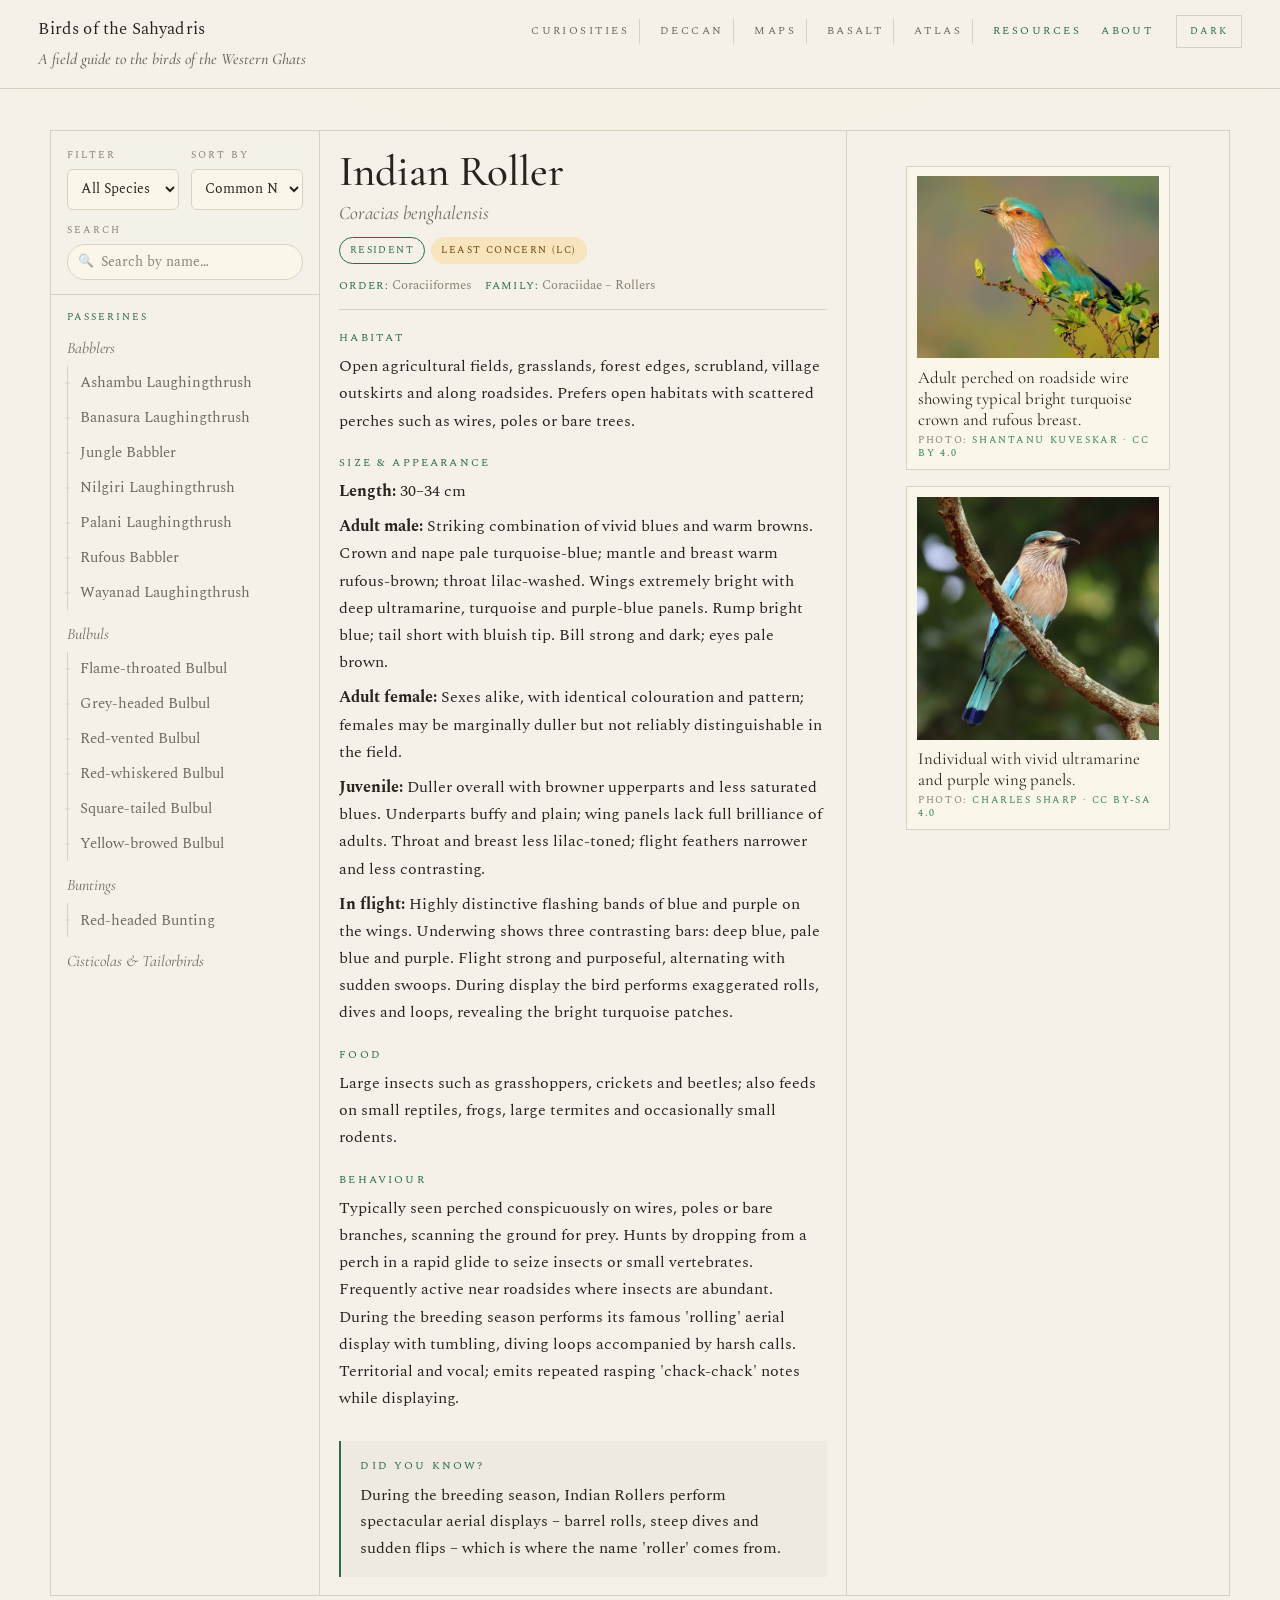
==== index.html @ afed19f8 "up" ====
<!DOCTYPE html>
<html lang="en" data-theme="dark">
  <head>
    <meta charset="UTF-8" />
    <title>Birds of the Sahyadris</title>
    <meta name="viewport" content="width=device-width, initial-scale=1" />
    <meta name="color-scheme" content="light dark" />
    <script>
      // Set theme before first paint to avoid a flash of the wrong theme.
      (function () {
        var theme = "light";
        try {
          var saved = window.localStorage.getItem("root-theme");
          if (saved === "light" || saved === "dark") theme = saved;
          else if (window.matchMedia && window.matchMedia("(prefers-color-scheme: dark)").matches) theme = "dark";
        } catch (e) {}
        document.documentElement.setAttribute("data-theme", theme);
      })();
    </script>
    <link rel="stylesheet" href="assets/css/main.css" />
  
<meta name="description" content="A searchable field guide to the birds of the Western Ghats, with species notes, classification, status, and photographs."><meta name="theme-color" content="#f5f1e8" media="(prefers-color-scheme: light)"><meta name="theme-color" content="#111311" media="(prefers-color-scheme: dark)"><link rel="manifest" href="sahyadri-birds.webmanifest"><link rel="icon" href="sahyadri-birds-icon-32.png" sizes="32x32" type="image/png"><link rel="icon" href="sahyadri-birds-icon-192.png" sizes="192x192" type="image/png"><link rel="apple-touch-icon" href="sahyadri-birds-icon-180.png"><meta name="apple-mobile-web-app-capable" content="yes"><meta name="apple-mobile-web-app-status-bar-style" content="black-translucent"><meta name="apple-mobile-web-app-title" content="Sahyadri Birds"><link rel="canonical" href="https://naniwadekar.com/sahyadri-birds/"><meta property="og:title" content="Birds of the Sahyadris"><meta name="twitter:card" content="summary_large_image"><meta property="og:site_name" content="Curiosities"><meta property="og:description" content="A searchable field guide to the birds of the Western Ghats, with species notes, classification, status, and photographs."><meta property="og:type" content="website"><meta property="og:url" content="https://naniwadekar.com/sahyadri-birds/"><meta property="og:image" content="https://naniwadekar.com/sahyadri-birds-icon-512.png">
</head>
  <body>
    <div class="site-shell">
      <header class="site-header">
        <div>
          <button class="site-title site-title-btn" data-tab="home" type="button">Birds of the Sahyadris</button>
          <div class="site-tagline">
            A field guide to the birds of the Western Ghats
          </div>
        </div>
        <div class="site-header-right">
          <nav class="site-tabs">
            <a class="site-tab-btn site-home-link" href="https://naniwadekar.com/">Curiosities</a>
            <a class="site-tab-btn site-home-link" href="https://naniwadekar.com/deccan/">Deccan</a>
            <a class="site-tab-btn site-home-link" href="https://naniwadekar.com/european-gaze/">Maps</a>
            <a class="site-tab-btn site-home-link" href="https://naniwadekar.com/basalt-and-laterite/">Basalt</a>
            <a class="site-tab-btn site-home-link" href="https://naniwadekar.com/atlas/">Atlas</a>
            <!-- Parked for now: the Sites tab (its content stays in the page and in sites.json).
            <button class="site-tab-btn" data-tab="sites">Sites</button>
            -->
            <button class="site-tab-btn" data-tab="resources">Resources</button>
            <button class="site-tab-btn" data-tab="about">About</button>
          </nav>
          <button
            id="theme-toggle"
            class="theme-toggle"
            type="button"
            aria-pressed="true"
          >
            Theme
          </button>
        </div>
      </header>

      <main class="site-main">
        <!-- Home / main field guide -->
        <section class="tab-content home-layout" data-tab-content="home">
          <aside id="sidebar" class="panel">
            <!-- Static header block to be preserved during rebuild -->
            <div class="sidebar-header-static">
              <!-- Filter and Sort Controls Block -->
              <div class="sidebar-filter-sort-block">
                <div class="sidebar-filter">
                  <label for="filter-select">Filter</label>
                  <select id="filter-select">
                    <option value="all">All Species</option>
                    <option value="endemic">Endemic Only</option>
                    <option value="with-photo">With Photo Only</option>
                    <!-- IUCN status options are injected from the data by app.js -->
                  </select>
                </div>
                <div class="sidebar-sort">
                  <label for="sort-select">Sort By</label>
                  <select id="sort-select">
                    <option value="common_name">Common Name</option>
                    <option value="scientific_name">Scientific Name</option>
                    <option value="status">Status (resident, visitor…)</option>
                  </select>
                </div>
              </div>
              <!-- END FILTER/SORT BLOCK -->

              <div class="sidebar-search">
                <div class="sidebar-search-label">Search</div>
                <div class="sidebar-search-input-wrap">
                  <span class="sidebar-search-icon">🔍</span>
                  <input
                    id="sidebar-search-input"
                    class="sidebar-search-input"
                    type="search"
                    placeholder="Search by name…"
                    autocomplete="off"
                  />
                </div>
              </div>
            </div>
          </aside>
          <section id="bird-info" class="panel"></section>
          <section id="bird-images" class="panel"></section>
        </section>

        <!-- About -->
        <section class="tab-content about-layout" data-tab-content="about">
          <div id="about-content"></div>
        </section>

        <!-- Sites -->
        <section class="tab-content sites-layout" data-tab-content="sites">
          <h2>Birding Sites in the Sahyadris</h2>
          <div id="sites-list"></div>
        </section>

        <!-- Resources -->
        <section
          class="tab-content resources-layout"
          data-tab-content="resources"
        >
          <div id="resources-list"></div>
        </section>
      </main>
    </div>

    <!-- Data and App Scripts -->
    <script src="assets/js/config.js"></script>
    <script src="assets/js/data-loader.js"></script>
    <script src="assets/js/app.js"></script>
  <script>
      if ("serviceWorker" in navigator) {
        window.addEventListener("load", function () {
          navigator.serviceWorker
            .register("sahyadri-birds-sw.js", { scope: "./" })
            .catch(function (error) {
              console.warn("Offline support was not installed:", error);
            });
        });
      }
    </script>
</body>
</html>
---- assets/css/main.css ----
@import url('https://fonts.googleapis.com/css2?family=Cormorant+Garamond:ital,wght@0,400;0,500;0,600;1,400;1,500&family=Spectral:ital,wght@0,300;0,400;0,500;1,400&display=swap');

/* =================================================================
   Birds of the Sahyadris – restyled to match the
   "Curiosities" home page and "The European Gaze" collection.
   Same type pairing (Cormorant Garamond + Spectral), same warm
   paper palette and hairline editorial grammar. Green is kept as
   the birds' signature accent (as assigned in the hub).
   Structure, class names and three-panel layout are unchanged so
   this is a drop-in replacement and app.js keeps working.
   ================================================================= */

/* ---------- THEME TOKENS ---------- */

:root,
:root[data-theme="light"] {
  --bg: #f5f1e8;
  --text: #27231e;
  --muted: #6f685d;
  --soft: #8a8170;
  --line: #d8d0c3;
  --hairline: rgba(60, 45, 25, 0.16);
  --panel: rgba(70, 50, 25, 0.04);
  --mat: #fbf6ea;
  --glow: #f7f1e3;
  --bar: rgba(245, 241, 232, 0.82);

  --accent: #2c6e49;
  --accent-bright: #35855a;
  --accent-soft: #dbe7dd;
  --link-hover: #1d4d33;

  --shadow-soft: 0 14px 40px rgba(40, 60, 40, 0.10);
  --shadow-small: 0 4px 18px rgba(40, 50, 30, 0.10);

  --warm: #f8e4bd;
  --warm-ink: #6a4405;

  --radius: 6px;
  --radius-chip: 999px;

  --font-display: "Cormorant Garamond", "Adobe Garamond Pro", Garamond, "Georgia", serif;
  --font-body: "Spectral", Georgia, "Times New Roman", serif;
  --font-ui: "Spectral", Georgia, serif;

  --transition-fast: 150ms ease-out;
  --transition-med: 220ms ease-out;

  --measure: 38em;
}

:root[data-theme="dark"] {
  --bg: #111311;
  --text: #ece7dd;
  --muted: #aaa397;
  --soft: #8f897d;
  --line: #353934;
  --hairline: rgba(233, 227, 214, 0.13);
  --panel: rgba(255, 250, 240, 0.035);
  --mat: #0b0d0b;
  --glow: #181a18;
  --bar: rgba(17, 19, 17, 0.74);

  --accent: #83bc99;
  --accent-bright: #9ad8b0;
  --accent-soft: #1f3a2a;
  --link-hover: #b6e6c8;

  --shadow-soft: 0 16px 40px rgba(0, 0, 0, 0.6);
  --shadow-small: 0 4px 18px rgba(0, 0, 0, 0.5);

  --warm: #6b4a0b;
  --warm-ink: #fcefd4;
}

/* ---------- RESET ---------- */

*,
*::before,
*::after {
  box-sizing: border-box;
}

html,
body {
  margin: 0;
  padding: 0;
}

html {
  scroll-behavior: smooth;
}

body {
  min-height: 100vh;
  font-family: var(--font-body);
  font-size: 1.05rem;
  line-height: 1.7;
  color: var(--text);
  background: var(--bg);
  background-image: radial-gradient(120% 80% at 50% -10%, var(--glow) 0%, var(--bg) 58%);
  background-attachment: fixed;
  -webkit-font-smoothing: antialiased;
  transition: background-color 0.4s ease, color 0.4s ease;
}

a {
  color: var(--accent-bright);
  text-decoration: none;
}

a:hover {
  color: var(--link-hover);
}

img {
  display: block;
}

/* ---------- PAGE SHELL ---------- */

.site-shell {
  display: flex;
  flex-direction: column;
  min-height: 100vh;
}

/* ---------- MASTHEAD ---------- */

.site-header {
  position: sticky;
  top: 0;
  z-index: 20;
  display: flex;
  align-items: baseline;
  justify-content: space-between;
  gap: 1.25rem;
  padding: 0.95rem clamp(1rem, 4vw, 2.4rem);
  background: var(--bar);
  backdrop-filter: blur(8px);
  border-bottom: 1px solid var(--line);
}

.site-title {
  font-family: var(--font-display);
  font-size: 1.55rem;
  font-weight: 600;
  letter-spacing: 0.01em;
  line-height: 1.1;
  color: var(--text);
}

.site-tagline {
  margin-top: 0.1rem;
  font-family: var(--font-display);
  font-style: italic;
  font-weight: 500;
  font-size: 1rem;
  color: var(--muted);
}

.site-header-right {
  display: flex;
  align-items: center;
  gap: 0.4rem 1.4rem;
}

.site-tabs {
  display: flex;
  align-items: center;
  gap: 1.25rem;
}

.site-tab-btn {
  border: 0;
  background: none;
  padding: 0.15rem 0;
  font-family: var(--font-ui);
  font-size: 0.7rem;
  font-weight: 400;
  letter-spacing: 0.22em;
  text-transform: uppercase;
  color: var(--accent);
  cursor: pointer;
  border-bottom: 1px solid transparent;
  transition: color var(--transition-fast), border-color var(--transition-fast);
}

.site-tab-btn:hover {
  color: var(--accent-bright);
}

.site-home-link {
  text-decoration: none;
  color: var(--muted);
  padding-right: 0.6rem;
  border-right: 1px solid var(--line);
}

.site-tab-btn.active {
  color: var(--text);
  border-bottom-color: var(--accent);
}

.site-tab-btn:focus-visible {
  outline: 2px solid var(--accent);
  outline-offset: 4px;
}

/* Theme toggle – bordered uppercase, matching the collection */

.theme-toggle {
  border: 1px solid var(--line);
  background: none;
  color: var(--accent);
  font-family: var(--font-ui);
  font-size: 0.64rem;
  letter-spacing: 0.2em;
  text-transform: uppercase;
  padding: 0.45rem 0.8rem;
  cursor: pointer;
  transition: border-color var(--transition-fast), color var(--transition-fast);
}

.theme-toggle:hover {
  border-color: var(--accent);
  color: var(--accent-bright);
}

.theme-toggle:focus-visible {
  outline: 2px solid var(--accent);
  outline-offset: 3px;
}

/* ---------- MAIN ---------- */

.site-main {
  flex: 1;
  width: min(100% - 2rem, 1180px);
  margin: 0 auto;
  padding: clamp(1.4rem, 4vw, 2.6rem) 0 4rem;
}

.tab-content {
  width: 100%;
}

/* Editorial heading used by the Sites tab (and any tab <h2>) */

.tab-content > h2 {
  font-family: var(--font-display);
  font-weight: 500;
  font-size: clamp(1.9rem, 4vw, 2.8rem);
  line-height: 1.1;
  margin: 0 0 0.4rem;
  color: var(--text);
}

.tab-content > h2::after {
  content: "";
  display: block;
  width: 64px;
  height: 1px;
  margin-top: 1rem;
  background: var(--accent);
}

/* ---------- HOME / THREE-PANEL LAYOUT ---------- */

.home-layout {
  display: grid;
  grid-template-columns: 268px minmax(0, 2.2fr) minmax(0, 1.6fr);
  gap: 0;
  border: 1px solid var(--line);
  background: var(--bg);
}

.panel {
  background: transparent;
  padding: 1.1rem 1.2rem;
  overflow-y: auto;
}

.home-layout .panel + .panel {
  border-left: 1px solid var(--line);
}

/* ---------- SIDEBAR ---------- */

#sidebar {
  font-family: var(--font-ui);
  font-size: 0.92rem;
  padding: 0;
  overflow-y: auto;
  max-height: calc(100vh - 64px);
}

.sidebar-header-static {
  position: sticky;
  top: 0;
  z-index: 10;
  padding: 1rem 1rem 0.7rem;
  background: var(--bar);
  backdrop-filter: blur(6px);
  border-bottom: 1px solid var(--line);
}

.sidebar-filter-sort-block {
  display: flex;
  gap: 0.75rem;
  margin-bottom: 0.8rem;
}

.sidebar-filter,
.sidebar-sort {
  flex: 1;
  display: flex;
  flex-direction: column;
}

.sidebar-filter label,
.sidebar-sort label,
.sidebar-search-label {
  font-family: var(--font-ui);
  font-size: 0.62rem;
  letter-spacing: 0.2em;
  text-transform: uppercase;
  color: var(--soft);
  margin-bottom: 0.3rem;
}

#filter-select,
#sort-select {
  width: 100%;
  padding: 0.45rem 0.55rem;
  border: 1px solid var(--line);
  border-radius: var(--radius);
  background: var(--mat);
  color: var(--text);
  font-family: var(--font-ui);
  font-size: 0.9rem;
}

#filter-select option[disabled] {
  font-weight: 600;
  color: var(--soft);
}

.sidebar-search {
  margin-bottom: 0.2rem;
}

.sidebar-search-input-wrap {
  display: flex;
  align-items: center;
  gap: 0.35rem;
  padding: 0.3rem 0.6rem;
  border: 1px solid var(--line);
  border-radius: var(--radius-chip);
  background: var(--mat);
}

.sidebar-search-icon {
  font-size: 0.8rem;
  opacity: 0.55;
}

.sidebar-search-input {
  flex: 1;
  border: 0;
  outline: none;
  background: transparent;
  font-family: var(--font-ui);
  font-size: 0.88rem;
  color: var(--text);
}

.sidebar-search-input::placeholder {
  color: var(--soft);
}

/* Groups / families / species */

.sidebar-group {
  padding: 0.9rem 1rem 0.4rem;
  border-bottom: 1px solid var(--hairline);
}

.sidebar-group:last-of-type {
  border-bottom: none;
}

.sidebar-group-header {
  font-family: var(--font-ui);
  font-size: 0.64rem;
  font-weight: 400;
  letter-spacing: 0.2em;
  text-transform: uppercase;
  color: var(--accent);
  margin-bottom: 0.5rem;
}

.sidebar-family {
  margin-bottom: 0.7rem;
}

.sidebar-family-header {
  font-family: var(--font-display);
  font-style: italic;
  font-size: 1rem;
  color: var(--muted);
  margin-bottom: 0.25rem;
}

.sidebar-species-list {
  list-style: none;
  margin: 0;
  padding-left: 0;
  border-left: 1px solid var(--line);
}

.sidebar-species-item {
  display: block;
  width: 100%;
  text-align: left;
  border: 0;
  background: none;
  font: inherit;
  font-size: 0.92rem;
  color: var(--muted);
  padding: 0.28rem 0.5rem 0.28rem 0.75rem;
  margin: 1px 0;
  cursor: pointer;
  position: relative;
  transition: color var(--transition-fast), background var(--transition-fast);
}

.sidebar-species-item::before {
  content: "";
  position: absolute;
  left: -3px;
  top: 50%;
  width: 5px;
  height: 1px;
  background: var(--line);
  transform: translateY(-50%);
}

.sidebar-species-item:hover {
  color: var(--text);
  background: var(--panel);
}

.sidebar-species-item.active {
  color: var(--accent-bright);
  font-weight: 500;
}

.sidebar-species-item.active::before {
  width: 12px;
  background: var(--accent);
}

.sidebar-species-item:focus-visible {
  outline: 2px solid var(--accent);
  outline-offset: 1px;
}

/* ---------- BIRD INFO PANEL ---------- */

#bird-info {
  font-family: var(--font-body);
}

.bird-header {
  padding-bottom: 0.8rem;
  margin-bottom: 1rem;
  border-bottom: 1px solid var(--line);
}

.bird-common-name {
  margin: 0;
  font-family: var(--font-display);
  font-weight: 500;
  font-size: clamp(2rem, 4vw, 2.7rem);
  line-height: 1.05;
  color: var(--text);
}

.bird-scientific-name {
  margin: 0.15rem 0 0.5rem;
  font-family: var(--font-display);
  font-style: italic;
  font-size: 1.2rem;
  font-weight: 400;
  color: var(--muted);
}

.bird-badges {
  display: flex;
  flex-wrap: wrap;
  gap: 0.4rem;
  margin-top: 0.4rem;
}

.badge {
  font-family: var(--font-ui);
  font-size: 0.62rem;
  letter-spacing: 0.14em;
  text-transform: uppercase;
  padding: 0.25rem 0.6rem;
  border-radius: var(--radius-chip);
  border: 1px solid var(--line);
  background: transparent;
  color: var(--muted);
  white-space: nowrap;
}

.badge-endemic {
  border-color: var(--accent);
  color: var(--accent-bright);
}

.badge-status {
  border-color: var(--accent);
  color: var(--accent);
}

.badge-iucn {
  background: var(--warm);
  border-color: transparent;
  color: var(--warm-ink);
}

.bird-classification {
  margin-top: 0.6rem;
  display: flex;
  flex-wrap: wrap;
  gap: 0.8rem;
  font-family: var(--font-ui);
  font-size: 0.82rem;
  color: var(--soft);
}

.bird-classification .label {
  font-weight: 400;
  letter-spacing: 0.12em;
  text-transform: uppercase;
  font-size: 0.66rem;
  color: var(--accent);
}

.bird-section {
  margin-top: 1.2rem;
}

.bird-section h3 {
  margin: 0 0 0.35rem;
  font-family: var(--font-ui);
  font-size: 0.68rem;
  font-weight: 400;
  letter-spacing: 0.2em;
  text-transform: uppercase;
  color: var(--accent);
}

.bird-section p {
  margin: 0 0 0.5rem;
  font-size: 1rem;
  line-height: 1.7;
  max-width: var(--measure);
}

/* ---------- IMAGE PANEL ---------- */

#bird-images {
  font-family: var(--font-ui);
}

.bird-main-image {
  background: var(--mat);
  border: 1px solid var(--line);
  padding: 0.6rem;
  margin-bottom: 0.9rem;
}

.bird-main-image img {
  max-width: 100%;
  height: auto;
  margin: 0 auto;
  box-shadow: 0 4px 28px var(--shadow-small);
}

.image-caption {
  padding: 0.55rem 0.1rem 0;
  background: transparent;
  font-family: var(--font-display);
  font-size: 1.05rem;
  color: var(--text);
  line-height: 1.25;
}

.image-credit {
  display: block;
  margin-top: 0.25rem;
  font-family: var(--font-ui);
  font-size: 0.62rem;
  letter-spacing: 0.16em;
  text-transform: uppercase;
  font-style: normal;
  color: var(--soft);
}

.bird-thumbnails {
  display: grid;
  grid-template-columns: repeat(auto-fill, minmax(120px, 1fr));
  gap: 0.8rem;
  margin-top: 1rem;
}

.bird-thumbnail {
  background: var(--mat);
  border: 1px solid var(--line);
  padding: 0.4rem;
  transition: border-color var(--transition-fast), transform var(--transition-fast);
}

.bird-thumbnail:hover {
  border-color: var(--accent);
  transform: translateY(-2px);
}

.bird-thumbnail img {
  width: 100%;
  height: auto;
}

.image-caption-thumb {
  padding: 0.35rem 0.1rem 0;
  background: transparent;
  font-family: var(--font-ui);
  font-size: 0.64rem;
  letter-spacing: 0.04em;
  color: var(--soft);
  display: -webkit-box;
  -webkit-line-clamp: 2;
  -webkit-box-orient: vertical;
  overflow: hidden;
}

.image-placeholder {
  display: flex;
  flex-direction: column;
  align-items: center;
  justify-content: center;
  gap: 0.7rem;
  text-align: center;
  min-height: 240px;
  padding: 2rem 1.4rem;
  border: 1px solid var(--line);
  background: var(--mat);
  color: var(--muted);
  font-family: var(--font-display);
  font-style: italic;
  font-size: 1.05rem;
}

.image-placeholder svg {
  width: 50px;
  height: 50px;
  opacity: 0.45;
  color: var(--accent);
}

.image-placeholder p {
  margin: 0;
  max-width: 26ch;
}

/* ---------- "DID YOU KNOW" BOX ---------- */

.dyk-box {
  margin-top: 1.8rem;
  padding: 1rem 1.2rem;
  background: var(--panel);
  border-left: 2px solid var(--accent);
}

.dyk-box h3 {
  margin: 0 0 0.4rem;
  font-family: var(--font-ui);
  font-size: 0.68rem;
  font-weight: 400;
  letter-spacing: 0.2em;
  text-transform: uppercase;
  color: var(--accent);
}

.dyk-box p {
  margin: 0;
  font-family: var(--font-body);
  font-size: 1rem;
  line-height: 1.65;
  color: var(--text);
}

/* ---------- ABOUT / SITES / RESOURCES ---------- */

.about-layout,
.resources-layout,
.contact-layout {
  display: flex;
  flex-direction: column;
}

/* About – editorial prose */

#about-content {
  max-width: var(--measure);
  margin: 0 auto;
  font-family: var(--font-body);
  font-size: 1.08rem;
  line-height: 1.75;
  color: var(--text);
}

#about-content h1 {
  font-family: var(--font-display);
  font-weight: 500;
  font-size: clamp(2.2rem, 5vw, 3.2rem);
  line-height: 1.05;
  margin: 0 0 0.6rem;
}

#about-content h2 {
  font-family: var(--font-display);
  font-weight: 500;
  font-size: clamp(1.5rem, 3vw, 2rem);
  line-height: 1.1;
  margin: 2rem 0 0.5rem;
  color: var(--text);
}

#about-content p {
  margin: 0 0 1rem;
}

#about-content ul {
  margin: 0 0 1.1rem;
  padding-left: 1.1em;
}

#about-content li {
  margin: 0.35em 0;
}

#about-content strong {
  font-weight: 500;
  color: var(--text);
}

#about-content em {
  color: var(--muted);
}

/* Sites & Resources – ruled list rows (room-row grammar) */

#sites-list,
#resources-list {
  max-width: 820px;
  margin: 0 auto;
  border-top: 1px solid var(--line);
}

.site-entry,
.resource-item {
  padding: 1.5rem 0.3rem;
  border-bottom: 1px solid var(--line);
  background: transparent;
  border-radius: 0;
  box-shadow: none;
  transition: background var(--transition-fast);
}

.site-entry:hover,
.resource-item:hover {
  background: var(--panel);
}

.site-entry h2,
.resource-item h3 {
  margin: 0 0 0.3rem;
  font-family: var(--font-display);
  font-weight: 500;
  font-size: 1.6rem;
  line-height: 1.1;
  letter-spacing: 0;
  color: var(--text);
}

.site-location {
  margin: 0 0 0.5rem;
  font-family: var(--font-ui);
  font-size: 0.66rem;
  letter-spacing: 0.18em;
  text-transform: uppercase;
  color: var(--soft);
}

.site-notes,
.resource-item p {
  margin: 0;
  font-family: var(--font-body);
  font-size: 0.98rem;
  line-height: 1.6;
  color: var(--muted);
  max-width: 52em;
}

.site-stay h3 {
  margin: 0.9rem 0 0.3rem;
  font-family: var(--font-ui);
  font-size: 0.64rem;
  font-weight: 400;
  letter-spacing: 0.2em;
  text-transform: uppercase;
  color: var(--accent);
}

.site-stay ul {
  margin: 0;
  padding-left: 1.1rem;
}

.site-stay li {
  margin-bottom: 0.3rem;
  color: var(--muted);
}

/* ---------- CONTACT ---------- */

#contact-note {
  max-width: var(--measure);
  margin: 0 auto 1rem;
  font-family: var(--font-body);
  font-size: 1rem;
  line-height: 1.65;
  color: var(--text);
}

#contact-form {
  max-width: 480px;
  margin: 0 auto;
  padding: 1.2rem;
  background: var(--panel);
  border: 1px solid var(--line);
}

.form-row {
  margin-bottom: 0.8rem;
}

.form-row label {
  display: block;
  margin-bottom: 0.25rem;
  font-family: var(--font-ui);
  font-size: 0.64rem;
  letter-spacing: 0.16em;
  text-transform: uppercase;
  color: var(--soft);
}

.form-row input,
.form-row textarea {
  width: 100%;
  padding: 0.5rem 0.55rem;
  border: 1px solid var(--line);
  border-radius: var(--radius);
  background: var(--mat);
  color: var(--text);
  font-family: var(--font-ui);
  font-size: 0.92rem;
  transition: border-color var(--transition-fast), box-shadow var(--transition-fast);
}

.form-row textarea {
  min-height: 120px;
  resize: vertical;
}

.form-row input:focus,
.form-row textarea:focus {
  outline: none;
  border-color: var(--accent);
  box-shadow: 0 0 0 2px var(--accent-soft);
}

button.btn {
  border: 1px solid var(--accent);
  border-radius: var(--radius-chip);
  padding: 0.5rem 1.4rem;
  font-family: var(--font-ui);
  font-size: 0.68rem;
  letter-spacing: 0.18em;
  text-transform: uppercase;
  color: var(--accent);
  background: transparent;
  cursor: pointer;
  transition: background var(--transition-fast), color var(--transition-fast);
}

button.btn:hover {
  background: var(--accent);
  color: var(--bg);
}

/* ---------- SCROLLBARS ---------- */

.panel::-webkit-scrollbar,
.resources-layout::-webkit-scrollbar,
.about-layout::-webkit-scrollbar,
.contact-layout::-webkit-scrollbar {
  width: 8px;
}

.panel::-webkit-scrollbar-track {
  background: transparent;
}

.panel::-webkit-scrollbar-thumb {
  background: var(--line);
  border-radius: 999px;
}

/* ---------- RESPONSIVE ---------- */

@media (max-width: 1024px) {
  .home-layout {
    grid-template-columns: 230px minmax(0, 2fr) minmax(0, 1.6fr);
  }
}

@media (max-width: 820px) {
  .site-header {
    flex-wrap: wrap;
    align-items: center;
    gap: 0.55rem 1rem;
  }

  .site-header > div:first-child {
    flex: 1 1 100%;
  }

  .site-header-right {
    flex: 1 1 100%;
    flex-wrap: wrap;
    justify-content: space-between;
    row-gap: 0.5rem;
  }

  .site-tabs {
    gap: 1rem;
  }

  .home-layout {
    grid-template-columns: minmax(0, 1fr);
  }

  .home-layout .panel + .panel {
    border-left: none;
    border-top: 1px solid var(--line);
  }

  #sidebar {
    max-height: 42vh;
  }

  .sidebar-header-static {
    position: static;
  }
}

@media (max-width: 768px) {
  .sidebar-filter-sort-block {
    flex-direction: column;
    gap: 0.6rem;
  }
}

@media (max-width: 520px) {
  body {
    font-size: 1rem;
  }

  .site-header {
    padding-inline: 1rem;
  }

  .site-tab-btn {
    font-size: 0.66rem;
    letter-spacing: 0.16em;
  }

  .site-entry h2,
  .resource-item h3 {
    font-size: 1.4rem;
  }
}

@media (prefers-reduced-motion: reduce) {
  * {
    transition: none !important;
    scroll-behavior: auto !important;
  }
}

/* The site title doubles as the Home tab. */
.site-title-btn {
  background: none;
  border: 0;
  padding: 0;
  margin: 0;
  cursor: pointer;
  text-align: left;
  font: inherit;
}
.site-title-btn:hover { text-decoration: underline; text-underline-offset: 0.15em; }
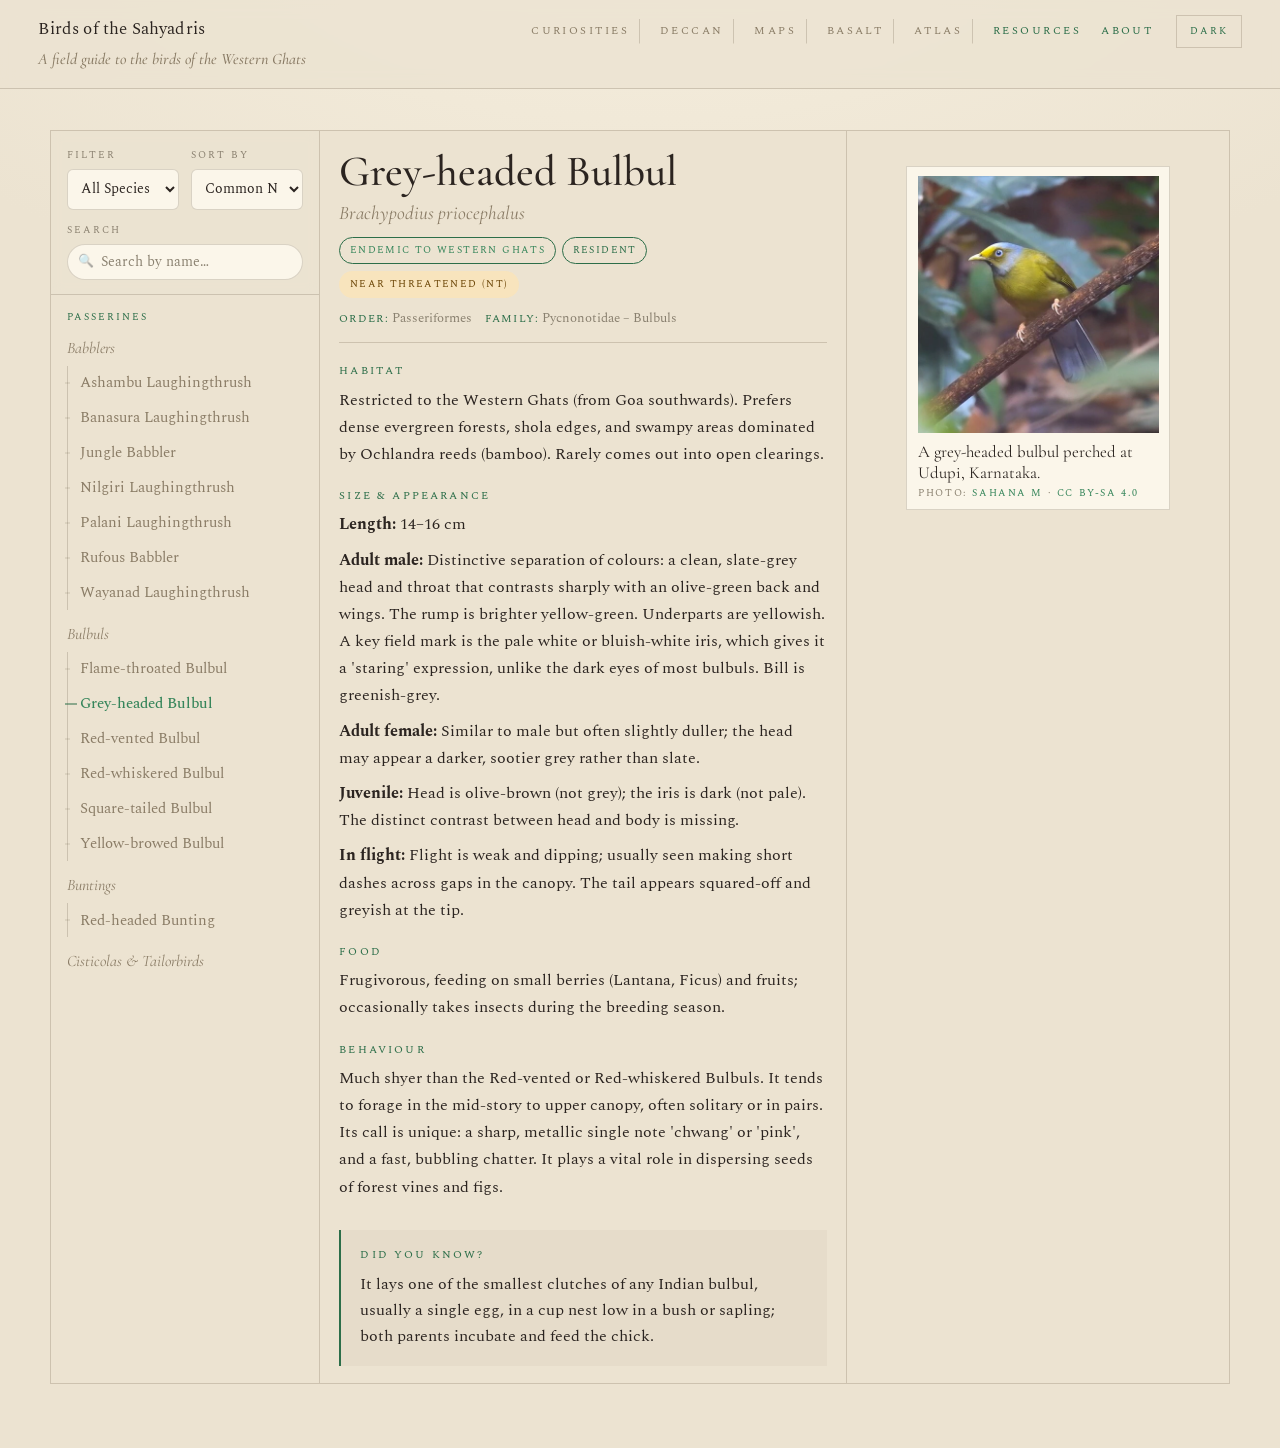
==== commit 50c71a19: "up" ====
--- a/index.html
+++ b/index.html
@@ -19,7 +19,7 @@
     </script>
     <link rel="stylesheet" href="assets/css/main.css" />
   
-<meta name="description" content="A searchable field guide to the birds of the Western Ghats, with species notes, classification, status, and photographs."><meta name="theme-color" content="#f5f1e8" media="(prefers-color-scheme: light)"><meta name="theme-color" content="#111311" media="(prefers-color-scheme: dark)"><link rel="manifest" href="sahyadri-birds.webmanifest"><link rel="icon" href="sahyadri-birds-icon-32.png" sizes="32x32" type="image/png"><link rel="icon" href="sahyadri-birds-icon-192.png" sizes="192x192" type="image/png"><link rel="apple-touch-icon" href="sahyadri-birds-icon-180.png"><meta name="apple-mobile-web-app-capable" content="yes"><meta name="apple-mobile-web-app-status-bar-style" content="black-translucent"><meta name="apple-mobile-web-app-title" content="Sahyadri Birds"><link rel="canonical" href="https://naniwadekar.com/sahyadri-birds/"><meta property="og:title" content="Birds of the Sahyadris"><meta name="twitter:card" content="summary_large_image"><meta property="og:site_name" content="Curiosities"><meta property="og:description" content="A searchable field guide to the birds of the Western Ghats, with species notes, classification, status, and photographs."><meta property="og:type" content="website"><meta property="og:url" content="https://naniwadekar.com/sahyadri-birds/"><meta property="og:image" content="https://naniwadekar.com/sahyadri-birds-icon-512.png">
+<meta name="description" content="A searchable field guide to the birds of the Western Ghats, with species notes, classification, status, and photographs."><meta name="theme-color" content="#ece3d1" media="(prefers-color-scheme: light)"><meta name="theme-color" content="#0d0d0f" media="(prefers-color-scheme: dark)"><link rel="manifest" href="sahyadri-birds.webmanifest"><link rel="icon" href="sahyadri-birds-icon-32.png" sizes="32x32" type="image/png"><link rel="icon" href="sahyadri-birds-icon-192.png" sizes="192x192" type="image/png"><link rel="apple-touch-icon" href="sahyadri-birds-icon-180.png"><meta name="apple-mobile-web-app-capable" content="yes"><meta name="apple-mobile-web-app-status-bar-style" content="black-translucent"><meta name="apple-mobile-web-app-title" content="Sahyadri Birds"><link rel="canonical" href="https://naniwadekar.com/sahyadri-birds/"><meta property="og:title" content="Birds of the Sahyadris"><meta name="twitter:card" content="summary_large_image"><meta property="og:site_name" content="Curiosities"><meta property="og:description" content="A searchable field guide to the birds of the Western Ghats, with species notes, classification, status, and photographs."><meta property="og:type" content="website"><meta property="og:url" content="https://naniwadekar.com/sahyadri-birds/"><meta property="og:image" content="https://naniwadekar.com/sahyadri-birds-icon-512.png">
 </head>
   <body>
     <div class="site-shell">
--- a/assets/css/main.css
+++ b/assets/css/main.css
@@ -14,16 +14,16 @@
 
 :root,
 :root[data-theme="light"] {
-  --bg: #f5f1e8;
-  --text: #27231e;
-  --muted: #6f685d;
+  --bg: #ece3d1;
+  --text: #2b2420;
+  --muted: #8a7c66;
   --soft: #8a8170;
-  --line: #d8d0c3;
+  --line: rgba(60, 45, 25, 0.18);
   --hairline: rgba(60, 45, 25, 0.16);
   --panel: rgba(70, 50, 25, 0.04);
   --mat: #fbf6ea;
-  --glow: #f7f1e3;
-  --bar: rgba(245, 241, 232, 0.82);
+  --glow: #f6efdf;
+  --bar: rgba(236, 227, 209, 0.8);
 
   --accent: #2c6e49;
   --accent-bright: #35855a;
@@ -50,16 +50,16 @@
 }
 
 :root[data-theme="dark"] {
-  --bg: #111311;
-  --text: #ece7dd;
-  --muted: #aaa397;
+  --bg: #0d0d0f;
+  --text: #e9e3d6;
+  --muted: #938b7b;
   --soft: #8f897d;
-  --line: #353934;
+  --line: rgba(233, 227, 214, 0.14);
   --hairline: rgba(233, 227, 214, 0.13);
   --panel: rgba(255, 250, 240, 0.035);
-  --mat: #0b0d0b;
-  --glow: #181a18;
-  --bar: rgba(17, 19, 17, 0.74);
+  --mat: #000;
+  --glow: #1a1a1e;
+  --bar: rgba(13, 13, 15, 0.72);
 
   --accent: #83bc99;
   --accent-bright: #9ad8b0;
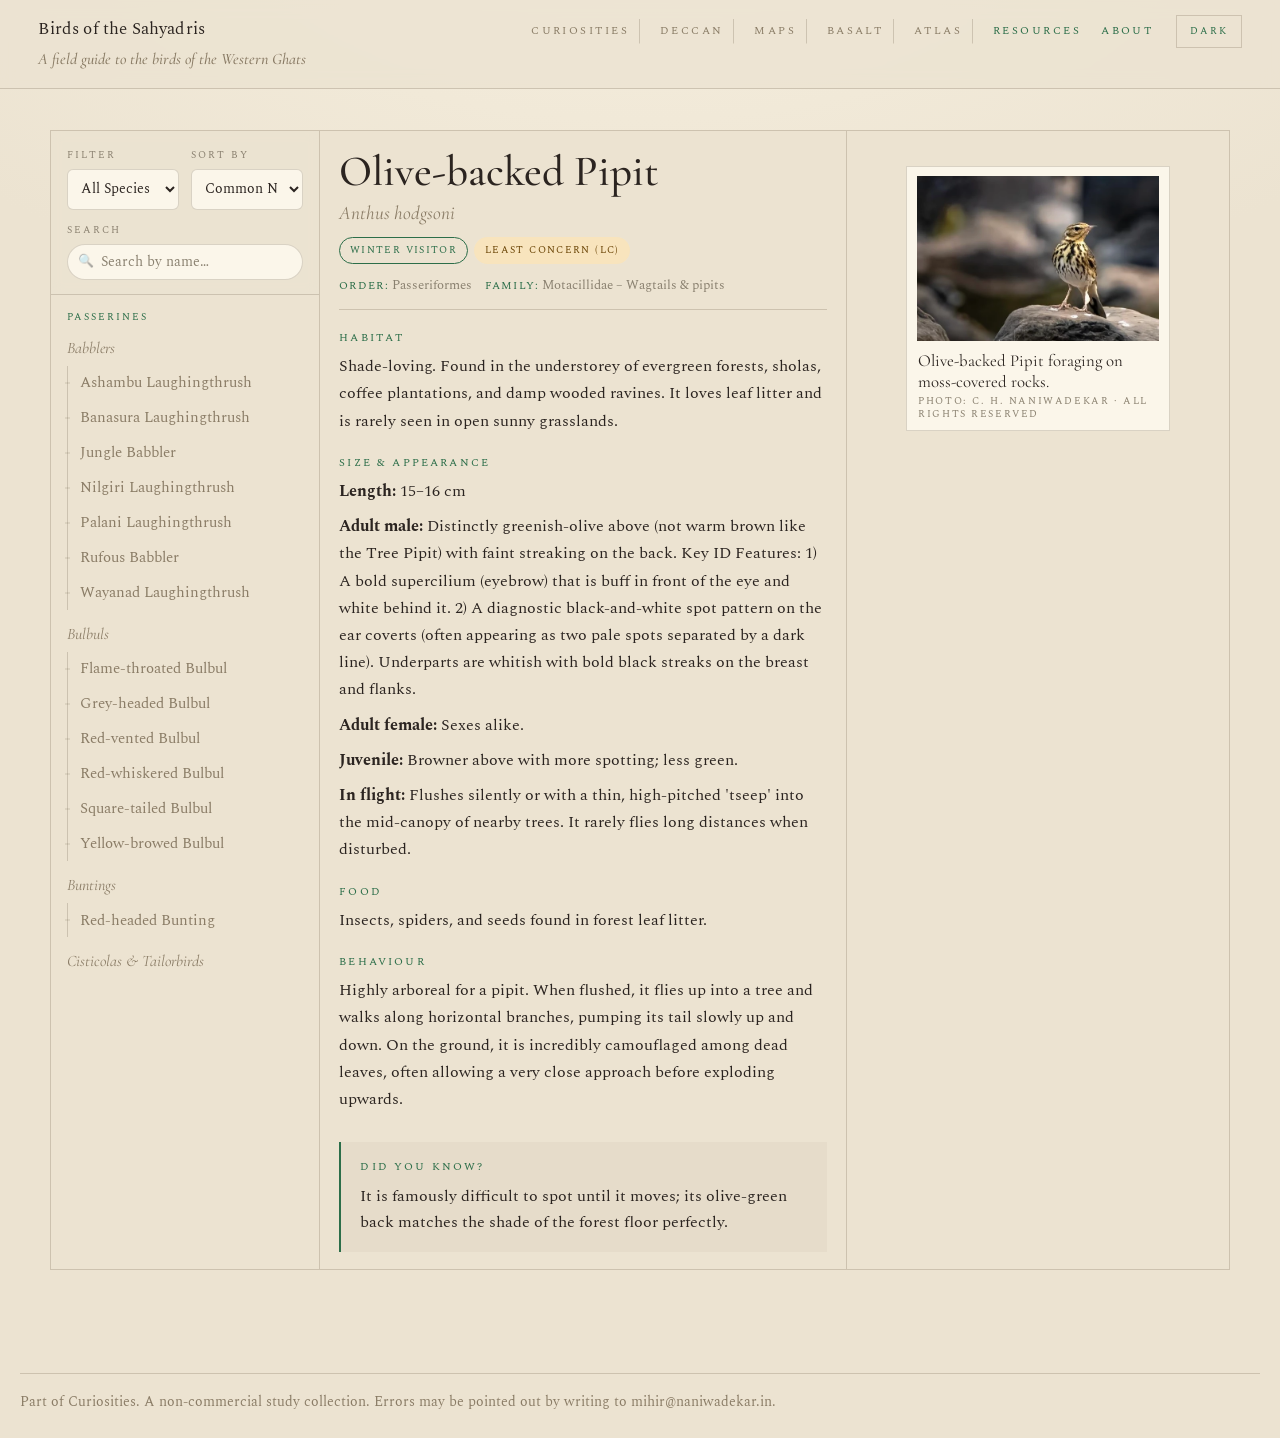
==== commit 1eb3d220: "up" ====
--- a/index.html
+++ b/index.html
@@ -120,6 +120,8 @@
           <div id="resources-list"></div>
         </section>
       </main>
+      <footer class="site-foot">Part of <a href="https://naniwadekar.com/">Curiosities</a>. A non-commercial study collection. Errors may be pointed out by writing to <a class="mail" href="#" data-u="mihir" data-d="naniwadekar.in">mihir [at] naniwadekar [dot] in</a>.</footer>
+      <script>(function(){var l=document.querySelectorAll("a.mail");for(var i=0;i<l.length;i++){var a=l[i],m=a.getAttribute("data-u")+"@"+a.getAttribute("data-d");a.href="mailto:"+m;a.textContent=m;}})();</script>
     </div>
 
     <!-- Data and App Scripts -->
--- a/assets/css/main.css
+++ b/assets/css/main.css
@@ -1025,3 +1025,14 @@
   font: inherit;
 }
 .site-title-btn:hover { text-decoration: underline; text-underline-offset: 0.15em; }
+
+/* Site footer, identical across Curiosities. */
+.site-foot {
+  margin: 2.4rem 1.25rem 1.5rem;
+  padding-top: 1rem;
+  border-top: 1px solid var(--line);
+  font-size: 0.9rem;
+  color: var(--muted);
+}
+.site-foot a { color: inherit; text-decoration: none; }
+.site-foot a:hover { text-decoration: underline; }
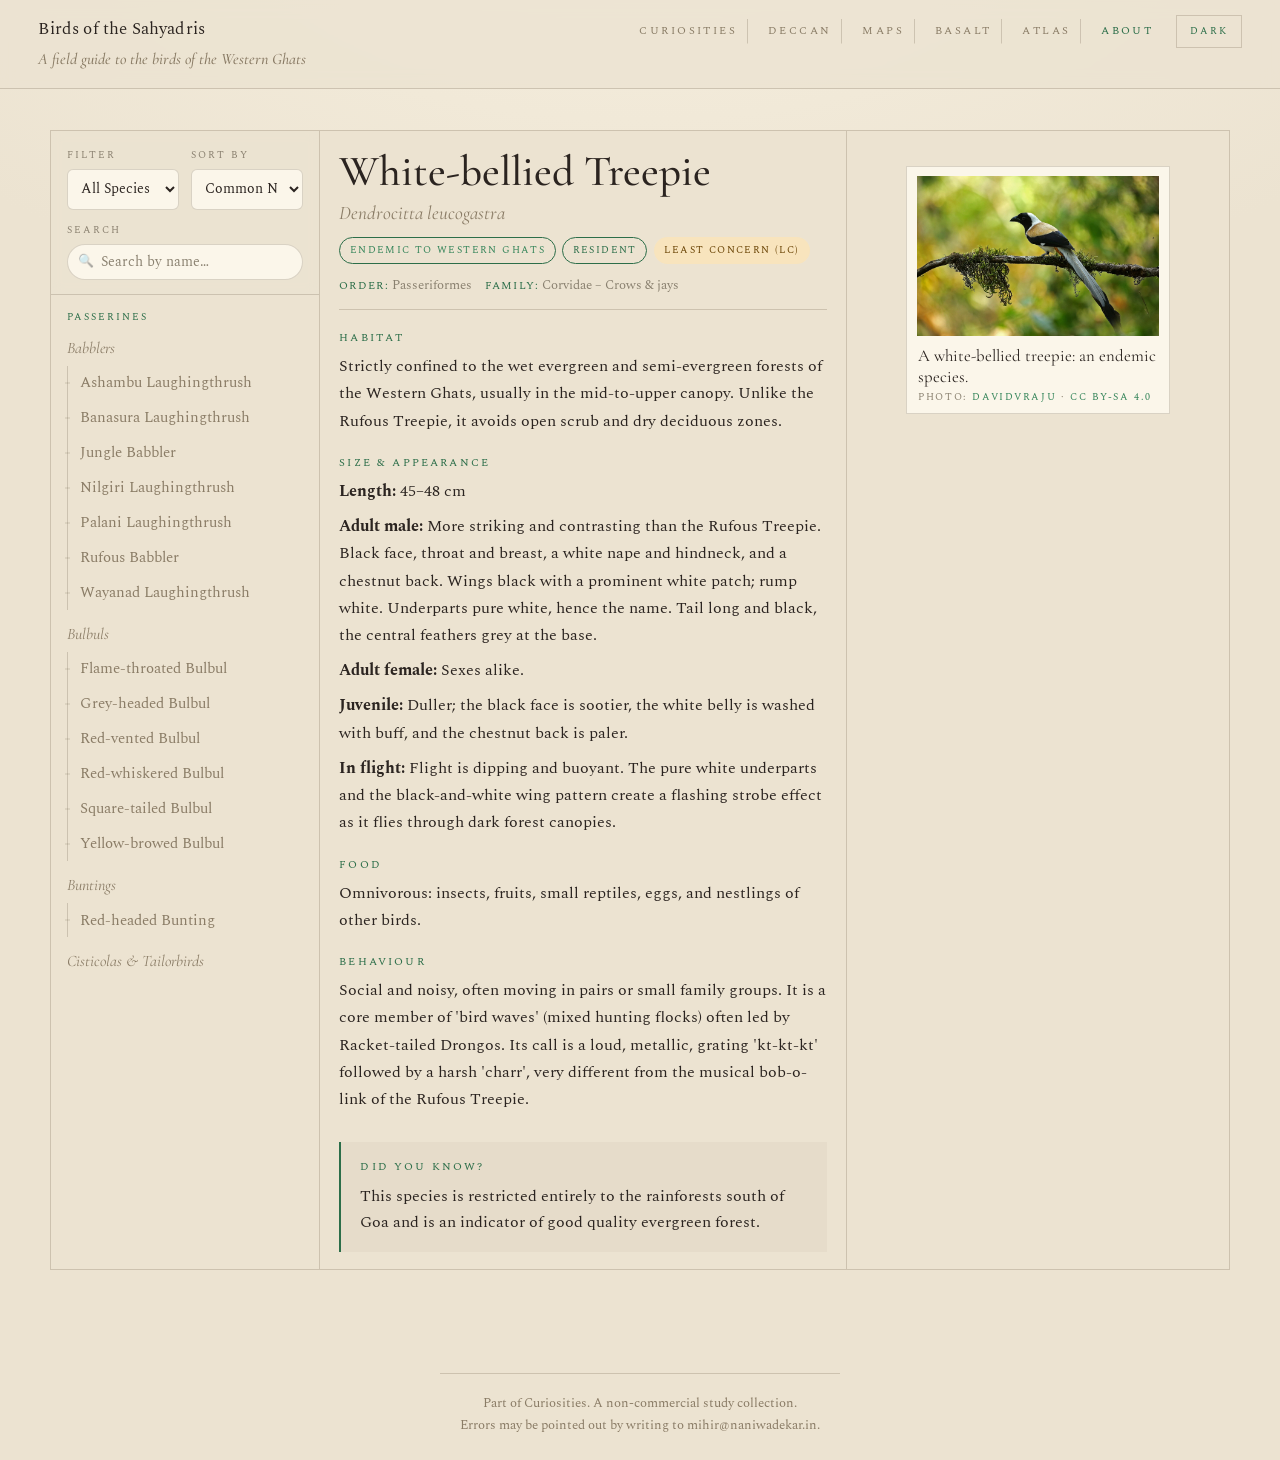
==== commit 6437ab7b: "up" ====
--- a/index.html
+++ b/index.html
@@ -40,7 +40,9 @@
             <!-- Parked for now: the Sites tab (its content stays in the page and in sites.json).
             <button class="site-tab-btn" data-tab="sites">Sites</button>
             -->
+            <!-- Parked for now: the Resources tab (its content stays in the page and in resources.json).
             <button class="site-tab-btn" data-tab="resources">Resources</button>
+            -->
             <button class="site-tab-btn" data-tab="about">About</button>
           </nav>
           <button
@@ -120,7 +122,7 @@
           <div id="resources-list"></div>
         </section>
       </main>
-      <footer class="site-foot">Part of <a href="https://naniwadekar.com/">Curiosities</a>. A non-commercial study collection. Errors may be pointed out by writing to <a class="mail" href="#" data-u="mihir" data-d="naniwadekar.in">mihir [at] naniwadekar [dot] in</a>.</footer>
+      <footer class="site-foot"><span class="foot-line">Part of <a href="https://naniwadekar.com/">Curiosities</a>. A non-commercial study collection.</span> <span class="foot-line">Errors may be pointed out by writing to <a class="mail" href="#" data-u="mihir" data-d="naniwadekar.in">mihir [at] naniwadekar [dot] in</a>.</span></footer>
       <script>(function(){var l=document.querySelectorAll("a.mail");for(var i=0;i<l.length;i++){var a=l[i],m=a.getAttribute("data-u")+"@"+a.getAttribute("data-d");a.href="mailto:"+m;a.textContent=m;}})();</script>
     </div>
 
--- a/assets/css/main.css
+++ b/assets/css/main.css
@@ -1028,11 +1028,16 @@
 
 /* Site footer, identical across Curiosities. */
 .site-foot {
-  margin: 2.4rem 1.25rem 1.5rem;
-  padding-top: 1rem;
+  margin: 2.4rem auto 1.5rem;
+  padding: 1.2rem 1.25rem 0;
   border-top: 1px solid var(--line);
-  font-size: 0.9rem;
+  font-family: var(--font-body);
+  font-size: 0.8rem;
   color: var(--muted);
-}
+  text-align: center;
+  max-width: 50em;
+}
+.foot-line { display: block; white-space: nowrap; }
+@media (max-width: 360px) { .foot-line { white-space: normal; } }
 .site-foot a { color: inherit; text-decoration: none; }
 .site-foot a:hover { text-decoration: underline; }
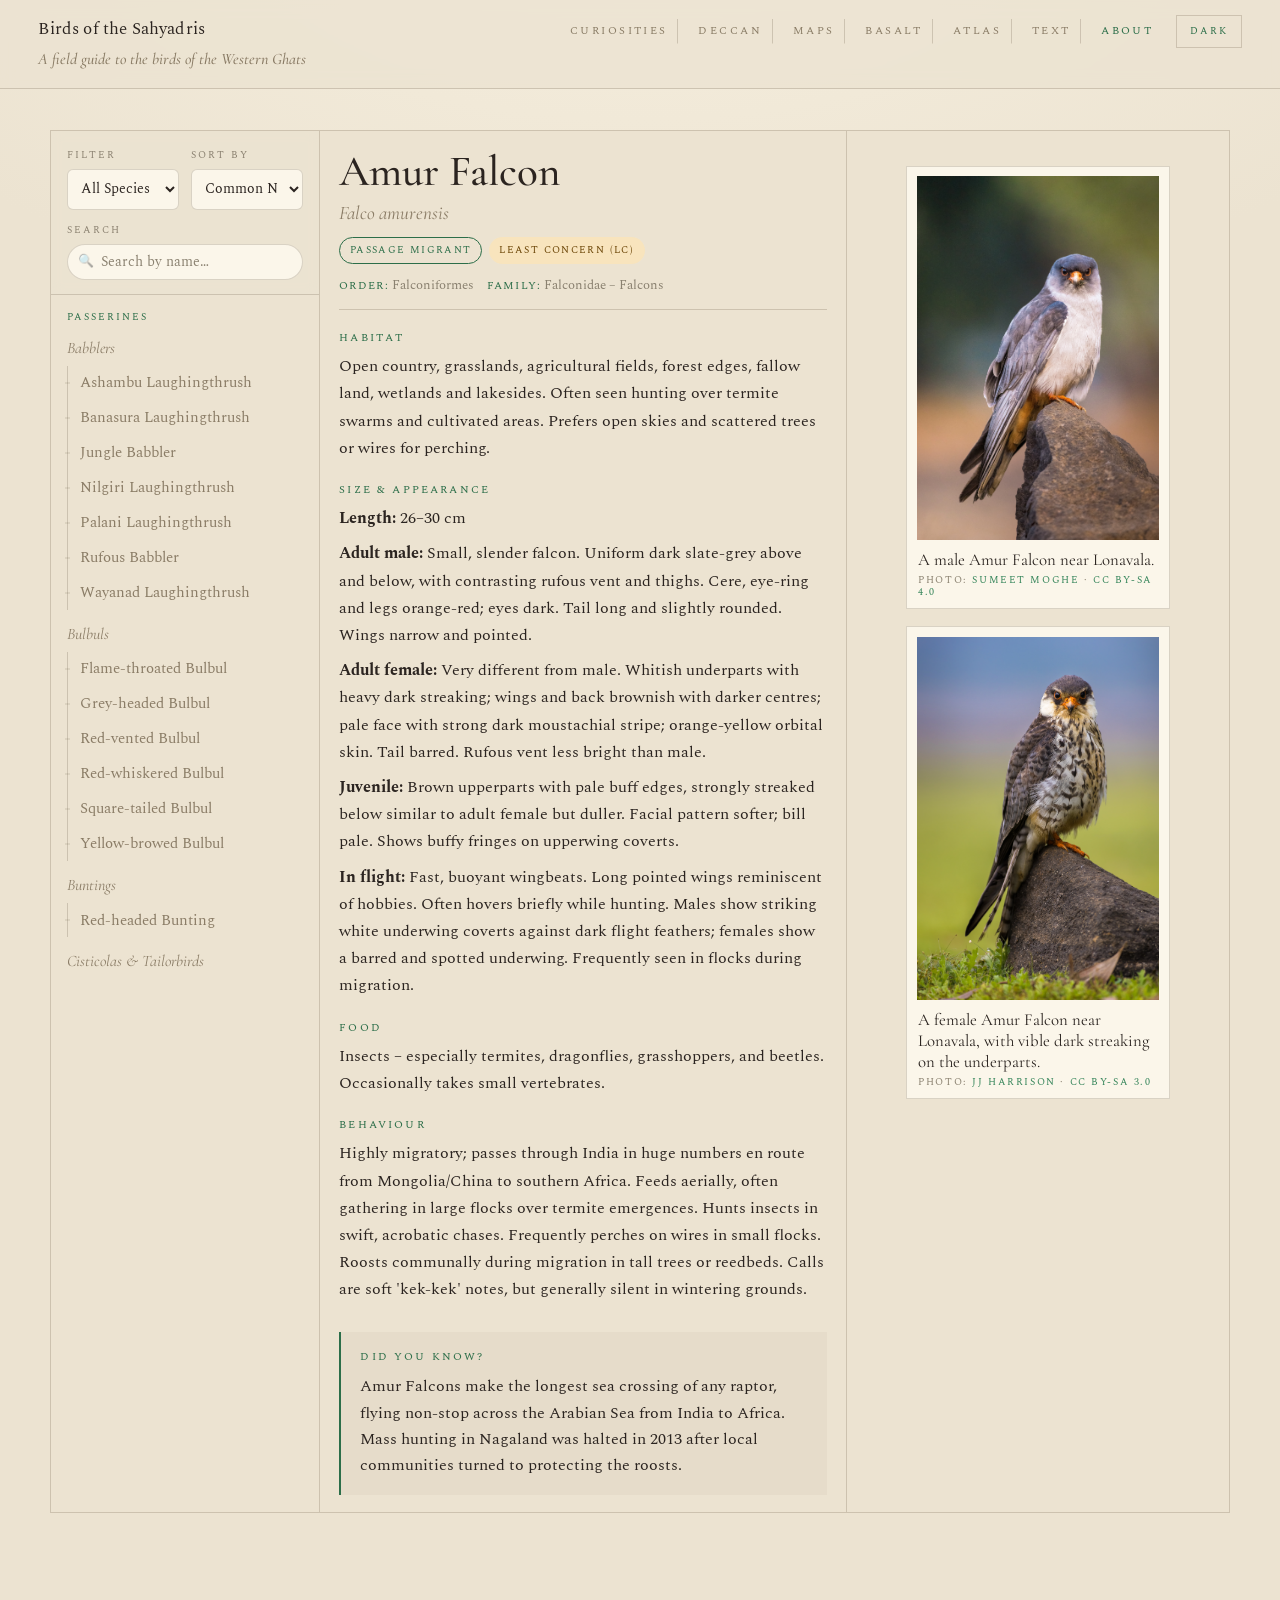
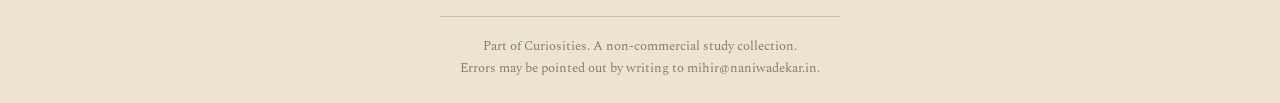
==== commit f6a98ec7: "Link the text edition from the site tabs Co-Authored-By: Claude Opus 5 <noreply@anthropic.com> Claud" ====
--- a/index.html
+++ b/index.html
@@ -37,6 +37,7 @@
             <a class="site-tab-btn site-home-link" href="https://naniwadekar.com/european-gaze/">Maps</a>
             <a class="site-tab-btn site-home-link" href="https://naniwadekar.com/basalt-and-laterite/">Basalt</a>
             <a class="site-tab-btn site-home-link" href="https://naniwadekar.com/atlas/">Atlas</a>
+            <a class="site-tab-btn site-home-link" href="https://naniwadekar.com/text/">Text</a>
             <!-- Parked for now: the Sites tab (its content stays in the page and in sites.json).
             <button class="site-tab-btn" data-tab="sites">Sites</button>
             -->
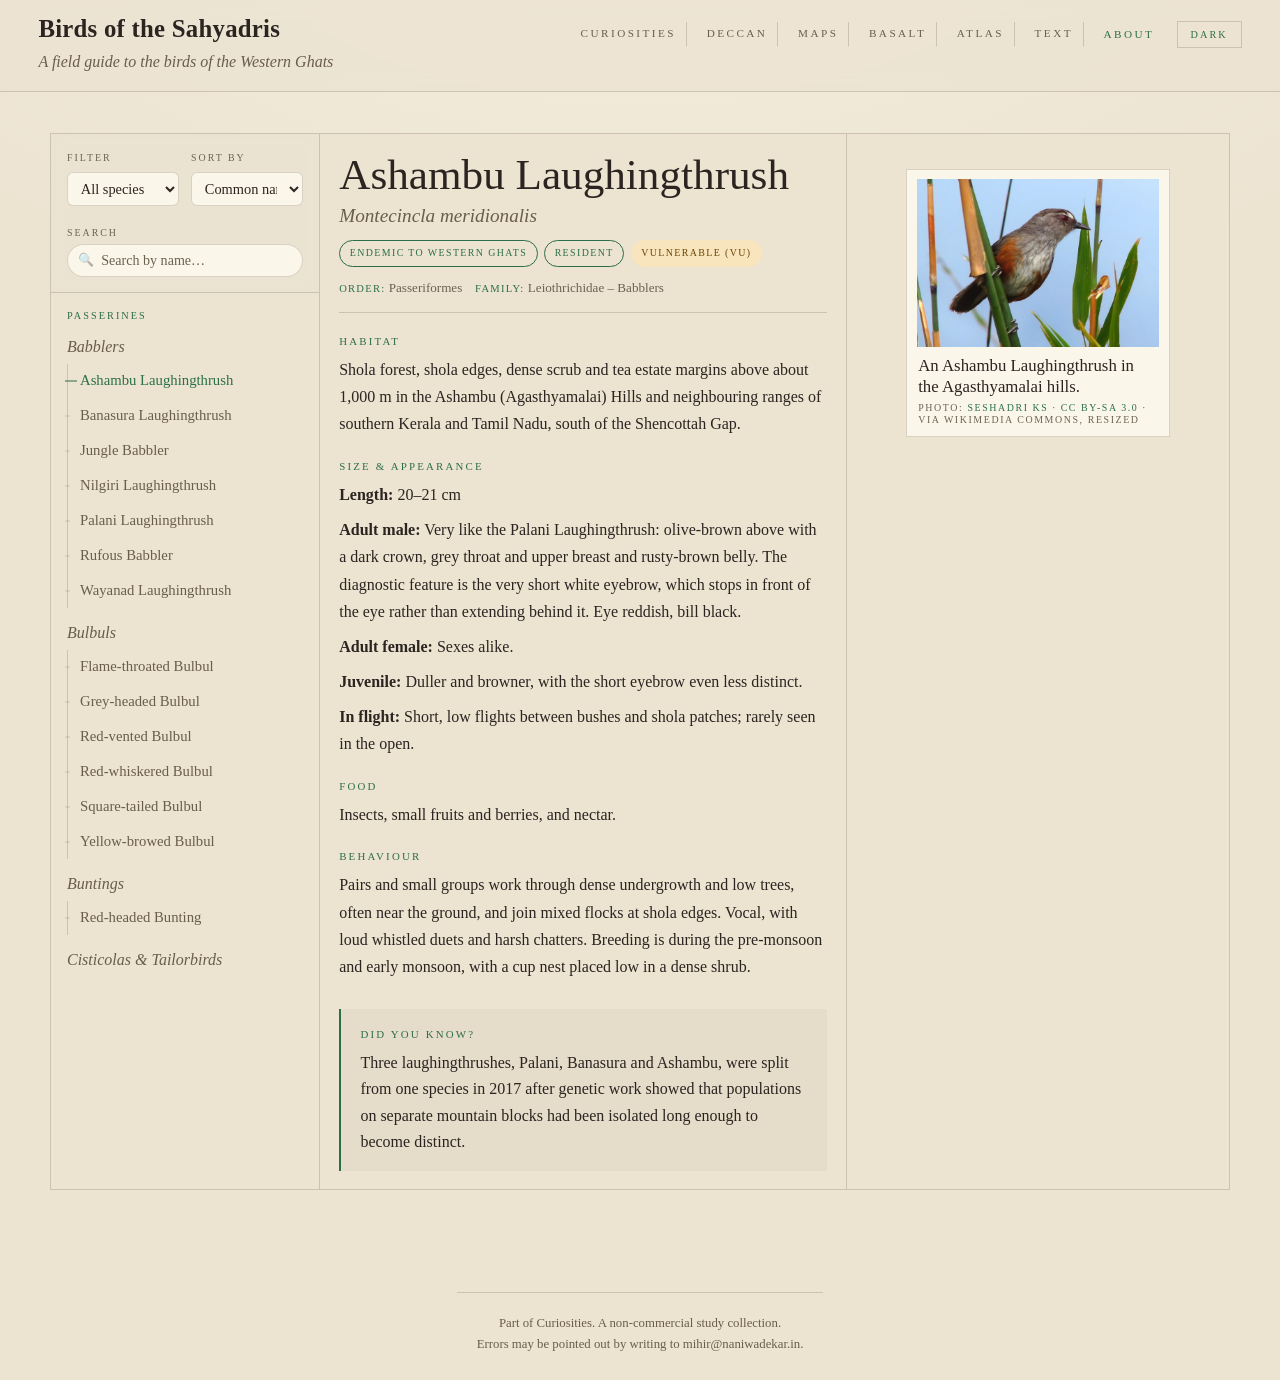
==== commit e3778f09: "up" ====
--- a/index.html
+++ b/index.html
@@ -1,5 +1,5 @@
 <!DOCTYPE html>
-<html lang="en" data-theme="dark">
+<html lang="en">
   <head>
     <meta charset="UTF-8" />
     <title>Birds of the Sahyadris</title>
@@ -19,7 +19,7 @@
     </script>
     <link rel="stylesheet" href="assets/css/main.css" />
   
-<meta name="description" content="A searchable field guide to the birds of the Western Ghats, with species notes, classification, status, and photographs."><meta name="theme-color" content="#ece3d1" media="(prefers-color-scheme: light)"><meta name="theme-color" content="#0d0d0f" media="(prefers-color-scheme: dark)"><link rel="manifest" href="sahyadri-birds.webmanifest"><link rel="icon" href="sahyadri-birds-icon-32.png" sizes="32x32" type="image/png"><link rel="icon" href="sahyadri-birds-icon-192.png" sizes="192x192" type="image/png"><link rel="apple-touch-icon" href="sahyadri-birds-icon-180.png"><meta name="apple-mobile-web-app-capable" content="yes"><meta name="apple-mobile-web-app-status-bar-style" content="black-translucent"><meta name="apple-mobile-web-app-title" content="Sahyadri Birds"><link rel="canonical" href="https://naniwadekar.com/sahyadri-birds/"><meta property="og:title" content="Birds of the Sahyadris"><meta name="twitter:card" content="summary_large_image"><meta property="og:site_name" content="Curiosities"><meta property="og:description" content="A searchable field guide to the birds of the Western Ghats, with species notes, classification, status, and photographs."><meta property="og:type" content="website"><meta property="og:url" content="https://naniwadekar.com/sahyadri-birds/"><meta property="og:image" content="https://naniwadekar.com/sahyadri-birds-icon-512.png">
+<meta name="description" content="A searchable field guide to the birds of the Western Ghats, with species notes, classification, status, and photographs."><meta name="theme-color" content="#ece3d1" media="(prefers-color-scheme: light)"><meta name="theme-color" content="#0d0d0f" media="(prefers-color-scheme: dark)"><link rel="manifest" href="sahyadri-birds.webmanifest"><link rel="icon" href="sahyadri-birds-icon-32.png" sizes="32x32" type="image/png"><link rel="icon" href="sahyadri-birds-icon-192.png" sizes="192x192" type="image/png"><link rel="apple-touch-icon" href="sahyadri-birds-icon-180.png"><meta name="apple-mobile-web-app-capable" content="yes"><meta name="apple-mobile-web-app-status-bar-style" content="black-translucent"><meta name="apple-mobile-web-app-title" content="Sahyadri Birds"><link rel="canonical" href="https://naniwadekar.com/sahyadri-birds/"><meta property="og:title" content="Birds of the Sahyadris"><meta name="twitter:card" content="summary_large_image"><meta property="og:site_name" content="Curiosities"><meta property="og:description" content="A searchable field guide to the birds of the Western Ghats, with species notes, classification, status, and photographs."><meta property="og:type" content="website"><meta property="og:url" content="https://naniwadekar.com/sahyadri-birds/"><meta property="og:image" content="https://naniwadekar.com/sahyadri-birds/sahyadri-birds-icon-512.png"><meta property="og:image:alt" content="Birds of the Sahyadris">
 </head>
   <body>
     <div class="site-shell">
@@ -50,6 +50,7 @@
             id="theme-toggle"
             class="theme-toggle"
             type="button"
+            aria-label="Toggle light or dark theme"
             aria-pressed="true"
           >
             Theme
@@ -68,17 +69,17 @@
                 <div class="sidebar-filter">
                   <label for="filter-select">Filter</label>
                   <select id="filter-select">
-                    <option value="all">All Species</option>
-                    <option value="endemic">Endemic Only</option>
-                    <option value="with-photo">With Photo Only</option>
+                    <option value="all">All species</option>
+                    <option value="endemic">Endemic only</option>
+                    <option value="with-photo">With photograph only</option>
                     <!-- IUCN status options are injected from the data by app.js -->
                   </select>
                 </div>
                 <div class="sidebar-sort">
-                  <label for="sort-select">Sort By</label>
+                  <label for="sort-select">Sort by</label>
                   <select id="sort-select">
-                    <option value="common_name">Common Name</option>
-                    <option value="scientific_name">Scientific Name</option>
+                    <option value="common_name">Common name</option>
+                    <option value="scientific_name">Scientific name</option>
                     <option value="status">Status (resident, visitor…)</option>
                   </select>
                 </div>
@@ -86,9 +87,9 @@
               <!-- END FILTER/SORT BLOCK -->
 
               <div class="sidebar-search">
-                <div class="sidebar-search-label">Search</div>
+                <label class="sidebar-search-label" for="sidebar-search-input">Search</label>
                 <div class="sidebar-search-input-wrap">
-                  <span class="sidebar-search-icon">🔍</span>
+                  <span class="sidebar-search-icon" aria-hidden="true">🔍</span>
                   <input
                     id="sidebar-search-input"
                     class="sidebar-search-input"
--- a/assets/css/main.css
+++ b/assets/css/main.css
@@ -1,4 +1,4 @@
-@import url('https://fonts.googleapis.com/css2?family=Cormorant+Garamond:ital,wght@0,400;0,500;0,600;1,400;1,500&family=Spectral:ital,wght@0,300;0,400;0,500;1,400&display=swap');
+@import url('/assets/fonts/fonts.css');   /* self-hosted Cormorant Garamond and Spectral, SIL OFL – served from the site root, see mihirnani.github.io/assets/fonts/ */
 
 /* =================================================================
    Birds of the Sahyadris – restyled to match the
@@ -16,8 +16,8 @@
 :root[data-theme="light"] {
   --bg: #ece3d1;
   --text: #2b2420;
-  --muted: #8a7c66;
-  --soft: #8a8170;
+  --muted: #6a5d4a;   /* 5.0:1 on --bg, 5.9:1 on --mat */
+  --soft: #6a6352;    /* 4.7:1 on --bg, 5.5:1 on --mat */
   --line: rgba(60, 45, 25, 0.18);
   --hairline: rgba(60, 45, 25, 0.16);
   --panel: rgba(70, 50, 25, 0.04);
@@ -26,7 +26,7 @@
   --bar: rgba(236, 227, 209, 0.8);
 
   --accent: #2c6e49;
-  --accent-bright: #35855a;
+  --accent-bright: #2b6f4a;   /* 4.7:1 on --bg (links) */
   --accent-soft: #dbe7dd;
   --link-hover: #1d4d33;
 
@@ -466,6 +466,15 @@
   outline-offset: 1px;
 }
 
+.sidebar-empty {
+  margin: 0;
+  padding: 1.1rem 1rem 1.3rem;
+  font-family: var(--font-display);
+  font-style: italic;
+  font-size: 1rem;
+  color: var(--muted);
+}
+
 /* ---------- BIRD INFO PANEL ---------- */
 
 #bird-info {
@@ -609,43 +618,6 @@
   text-transform: uppercase;
   font-style: normal;
   color: var(--soft);
-}
-
-.bird-thumbnails {
-  display: grid;
-  grid-template-columns: repeat(auto-fill, minmax(120px, 1fr));
-  gap: 0.8rem;
-  margin-top: 1rem;
-}
-
-.bird-thumbnail {
-  background: var(--mat);
-  border: 1px solid var(--line);
-  padding: 0.4rem;
-  transition: border-color var(--transition-fast), transform var(--transition-fast);
-}
-
-.bird-thumbnail:hover {
-  border-color: var(--accent);
-  transform: translateY(-2px);
-}
-
-.bird-thumbnail img {
-  width: 100%;
-  height: auto;
-}
-
-.image-caption-thumb {
-  padding: 0.35rem 0.1rem 0;
-  background: transparent;
-  font-family: var(--font-ui);
-  font-size: 0.64rem;
-  letter-spacing: 0.04em;
-  color: var(--soft);
-  display: -webkit-box;
-  -webkit-line-clamp: 2;
-  -webkit-box-orient: vertical;
-  overflow: hidden;
 }
 
 .image-placeholder {
@@ -707,8 +679,7 @@
 /* ---------- ABOUT / SITES / RESOURCES ---------- */
 
 .about-layout,
-.resources-layout,
-.contact-layout {
+.resources-layout {
   display: flex;
   flex-direction: column;
 }
@@ -807,7 +778,6 @@
   color: var(--soft);
 }
 
-.site-notes,
 .resource-item p {
   margin: 0;
   font-family: var(--font-body);
@@ -837,89 +807,11 @@
   color: var(--muted);
 }
 
-/* ---------- CONTACT ---------- */
-
-#contact-note {
-  max-width: var(--measure);
-  margin: 0 auto 1rem;
-  font-family: var(--font-body);
-  font-size: 1rem;
-  line-height: 1.65;
-  color: var(--text);
-}
-
-#contact-form {
-  max-width: 480px;
-  margin: 0 auto;
-  padding: 1.2rem;
-  background: var(--panel);
-  border: 1px solid var(--line);
-}
-
-.form-row {
-  margin-bottom: 0.8rem;
-}
-
-.form-row label {
-  display: block;
-  margin-bottom: 0.25rem;
-  font-family: var(--font-ui);
-  font-size: 0.64rem;
-  letter-spacing: 0.16em;
-  text-transform: uppercase;
-  color: var(--soft);
-}
-
-.form-row input,
-.form-row textarea {
-  width: 100%;
-  padding: 0.5rem 0.55rem;
-  border: 1px solid var(--line);
-  border-radius: var(--radius);
-  background: var(--mat);
-  color: var(--text);
-  font-family: var(--font-ui);
-  font-size: 0.92rem;
-  transition: border-color var(--transition-fast), box-shadow var(--transition-fast);
-}
-
-.form-row textarea {
-  min-height: 120px;
-  resize: vertical;
-}
-
-.form-row input:focus,
-.form-row textarea:focus {
-  outline: none;
-  border-color: var(--accent);
-  box-shadow: 0 0 0 2px var(--accent-soft);
-}
-
-button.btn {
-  border: 1px solid var(--accent);
-  border-radius: var(--radius-chip);
-  padding: 0.5rem 1.4rem;
-  font-family: var(--font-ui);
-  font-size: 0.68rem;
-  letter-spacing: 0.18em;
-  text-transform: uppercase;
-  color: var(--accent);
-  background: transparent;
-  cursor: pointer;
-  transition: background var(--transition-fast), color var(--transition-fast);
-}
-
-button.btn:hover {
-  background: var(--accent);
-  color: var(--bg);
-}
-
 /* ---------- SCROLLBARS ---------- */
 
 .panel::-webkit-scrollbar,
 .resources-layout::-webkit-scrollbar,
-.about-layout::-webkit-scrollbar,
-.contact-layout::-webkit-scrollbar {
+.about-layout::-webkit-scrollbar {
   width: 8px;
 }
 
@@ -1014,7 +906,8 @@
   }
 }
 
-/* The site title doubles as the Home tab. */
+/* The site title doubles as the Home tab. (Button reset only: the type is
+   set by .site-title above and must not be overridden by `font: inherit`.) */
 .site-title-btn {
   background: none;
   border: 0;
@@ -1022,7 +915,7 @@
   margin: 0;
   cursor: pointer;
   text-align: left;
-  font: inherit;
+  color: inherit;
 }
 .site-title-btn:hover { text-decoration: underline; text-underline-offset: 0.15em; }
 
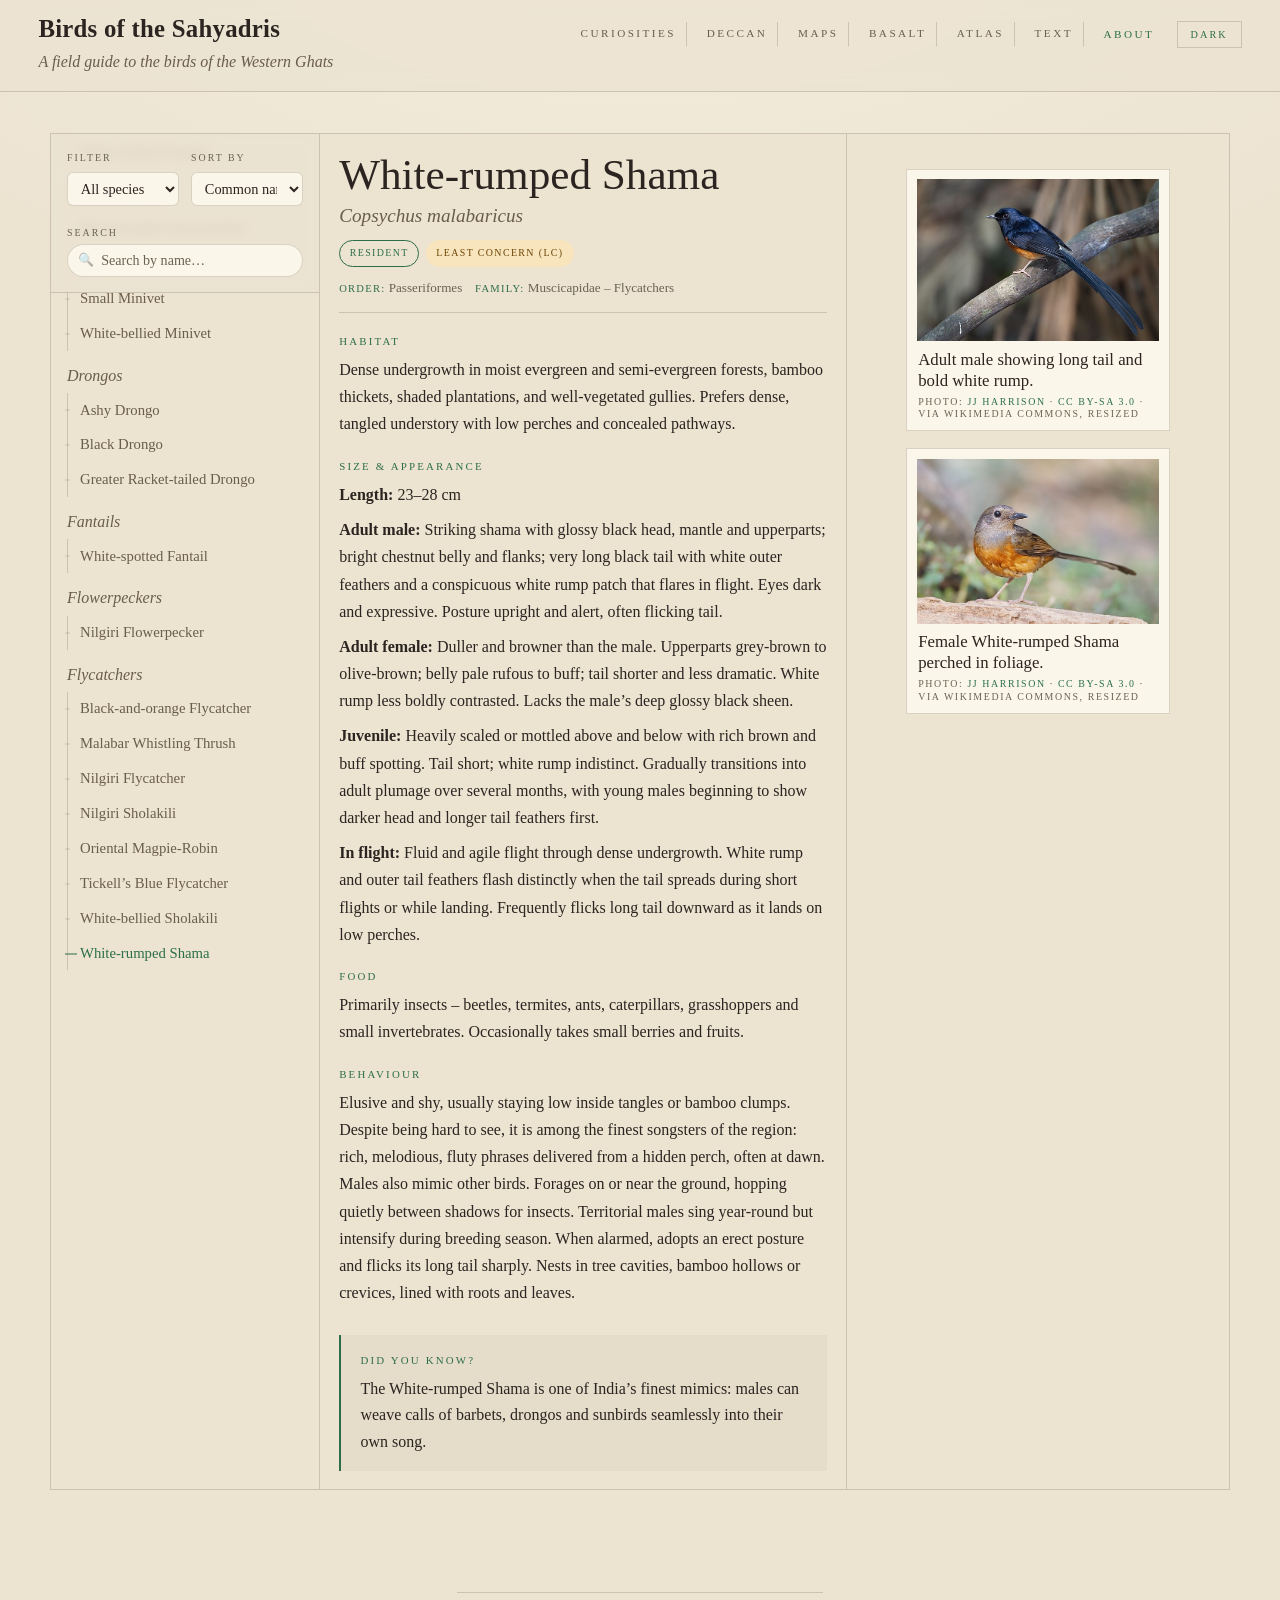
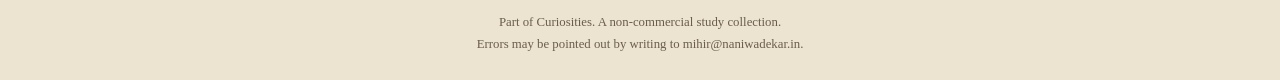
==== commit fc856957: "up" ====
--- a/index.html
+++ b/index.html
@@ -132,16 +132,5 @@
     <script src="assets/js/config.js"></script>
     <script src="assets/js/data-loader.js"></script>
     <script src="assets/js/app.js"></script>
-  <script>
-      if ("serviceWorker" in navigator) {
-        window.addEventListener("load", function () {
-          navigator.serviceWorker
-            .register("sahyadri-birds-sw.js", { scope: "./" })
-            .catch(function (error) {
-              console.warn("Offline support was not installed:", error);
-            });
-        });
-      }
-    </script>
 </body>
 </html>
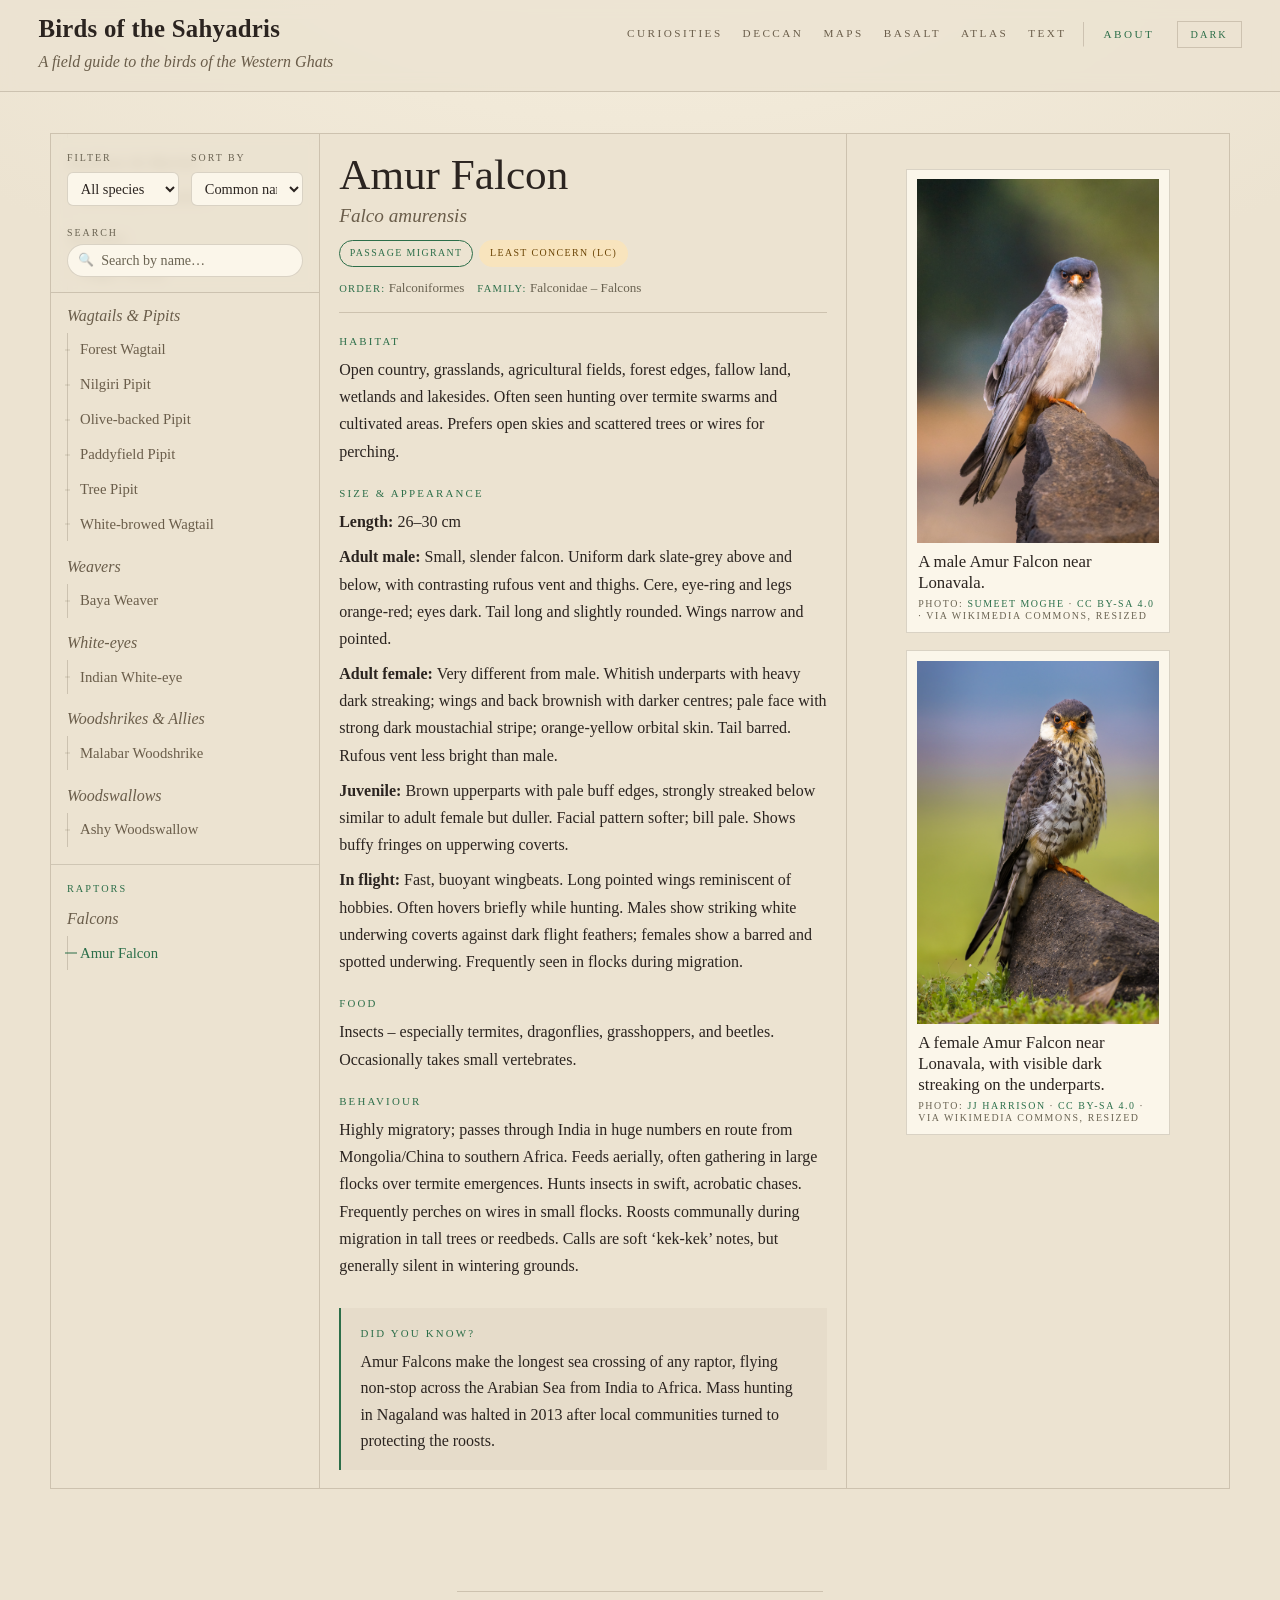
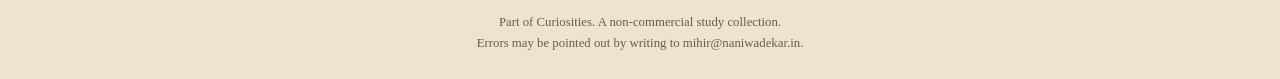
==== commit e9fda901: "links" ====
--- a/index.html
+++ b/index.html
@@ -19,7 +19,7 @@
     </script>
     <link rel="stylesheet" href="assets/css/main.css" />
   
-<meta name="description" content="A searchable field guide to the birds of the Western Ghats, with species notes, classification, status, and photographs."><meta name="theme-color" content="#ece3d1" media="(prefers-color-scheme: light)"><meta name="theme-color" content="#0d0d0f" media="(prefers-color-scheme: dark)"><link rel="manifest" href="sahyadri-birds.webmanifest"><link rel="icon" href="sahyadri-birds-icon-32.png" sizes="32x32" type="image/png"><link rel="icon" href="sahyadri-birds-icon-192.png" sizes="192x192" type="image/png"><link rel="apple-touch-icon" href="sahyadri-birds-icon-180.png"><meta name="apple-mobile-web-app-capable" content="yes"><meta name="apple-mobile-web-app-status-bar-style" content="black-translucent"><meta name="apple-mobile-web-app-title" content="Sahyadri Birds"><link rel="canonical" href="https://naniwadekar.com/sahyadri-birds/"><meta property="og:title" content="Birds of the Sahyadris"><meta name="twitter:card" content="summary_large_image"><meta property="og:site_name" content="Curiosities"><meta property="og:description" content="A searchable field guide to the birds of the Western Ghats, with species notes, classification, status, and photographs."><meta property="og:type" content="website"><meta property="og:url" content="https://naniwadekar.com/sahyadri-birds/"><meta property="og:image" content="https://naniwadekar.com/sahyadri-birds/sahyadri-birds-icon-512.png"><meta property="og:image:alt" content="Birds of the Sahyadris">
+<meta name="description" content="A searchable field guide to the birds of the Western Ghats, with species notes, classification, status, and photographs."><meta name="theme-color" content="#ece3d1" media="(prefers-color-scheme: light)"><meta name="theme-color" content="#16120e" media="(prefers-color-scheme: dark)"><link rel="manifest" href="sahyadri-birds.webmanifest"><link rel="icon" href="sahyadri-birds-icon-32.png" sizes="32x32" type="image/png"><link rel="icon" href="sahyadri-birds-icon-192.png" sizes="192x192" type="image/png"><link rel="apple-touch-icon" href="sahyadri-birds-icon-180.png"><meta name="apple-mobile-web-app-capable" content="yes"><meta name="apple-mobile-web-app-status-bar-style" content="black-translucent"><meta name="apple-mobile-web-app-title" content="Sahyadri Birds"><link rel="canonical" href="https://naniwadekar.com/sahyadri-birds/"><meta property="og:title" content="Birds of the Sahyadris"><meta name="twitter:card" content="summary_large_image"><meta property="og:site_name" content="Curiosities"><meta property="og:description" content="A searchable field guide to the birds of the Western Ghats, with species notes, classification, status, and photographs."><meta property="og:type" content="website"><meta property="og:url" content="https://naniwadekar.com/sahyadri-birds/"><meta property="og:image" content="https://naniwadekar.com/sahyadri-birds/sahyadri-birds-icon-512.png"><meta property="og:image:alt" content="Birds of the Sahyadris">
 </head>
   <body>
     <div class="site-shell">
--- a/assets/css/main.css
+++ b/assets/css/main.css
@@ -50,16 +50,16 @@
 }
 
 :root[data-theme="dark"] {
-  --bg: #0d0d0f;
+  --bg: #16120e;
   --text: #e9e3d6;
   --muted: #938b7b;
   --soft: #8f897d;
-  --line: rgba(233, 227, 214, 0.14);
-  --hairline: rgba(233, 227, 214, 0.13);
+  --line: rgba(233, 227, 214, 0.22);
+  --hairline: rgba(233, 227, 214, 0.2);
   --panel: rgba(255, 250, 240, 0.035);
-  --mat: #000;
-  --glow: #1a1a1e;
-  --bar: rgba(13, 13, 15, 0.72);
+  --mat: #0e0b09;
+  --glow: #241d17;
+  --bar: rgba(22, 18, 14, 0.78);
 
   --accent: #83bc99;
   --accent-bright: #9ad8b0;
@@ -193,7 +193,10 @@
 .site-home-link {
   text-decoration: none;
   color: var(--muted);
-  padding-right: 0.6rem;
+}
+/* one hairline between the family of collections and this guide's own tabs */
+.site-tabs a.site-home-link:last-of-type {
+  padding-right: 1rem;
   border-right: 1px solid var(--line);
 }
 
@@ -851,7 +854,12 @@
   }
 
   .site-tabs {
-    gap: 1rem;
+    flex-wrap: wrap;
+    gap: 0.35rem 1rem;
+  }
+  .site-tabs a.site-home-link:last-of-type {
+    padding-right: 0;
+    border-right: 0;
   }
 
   .home-layout {
